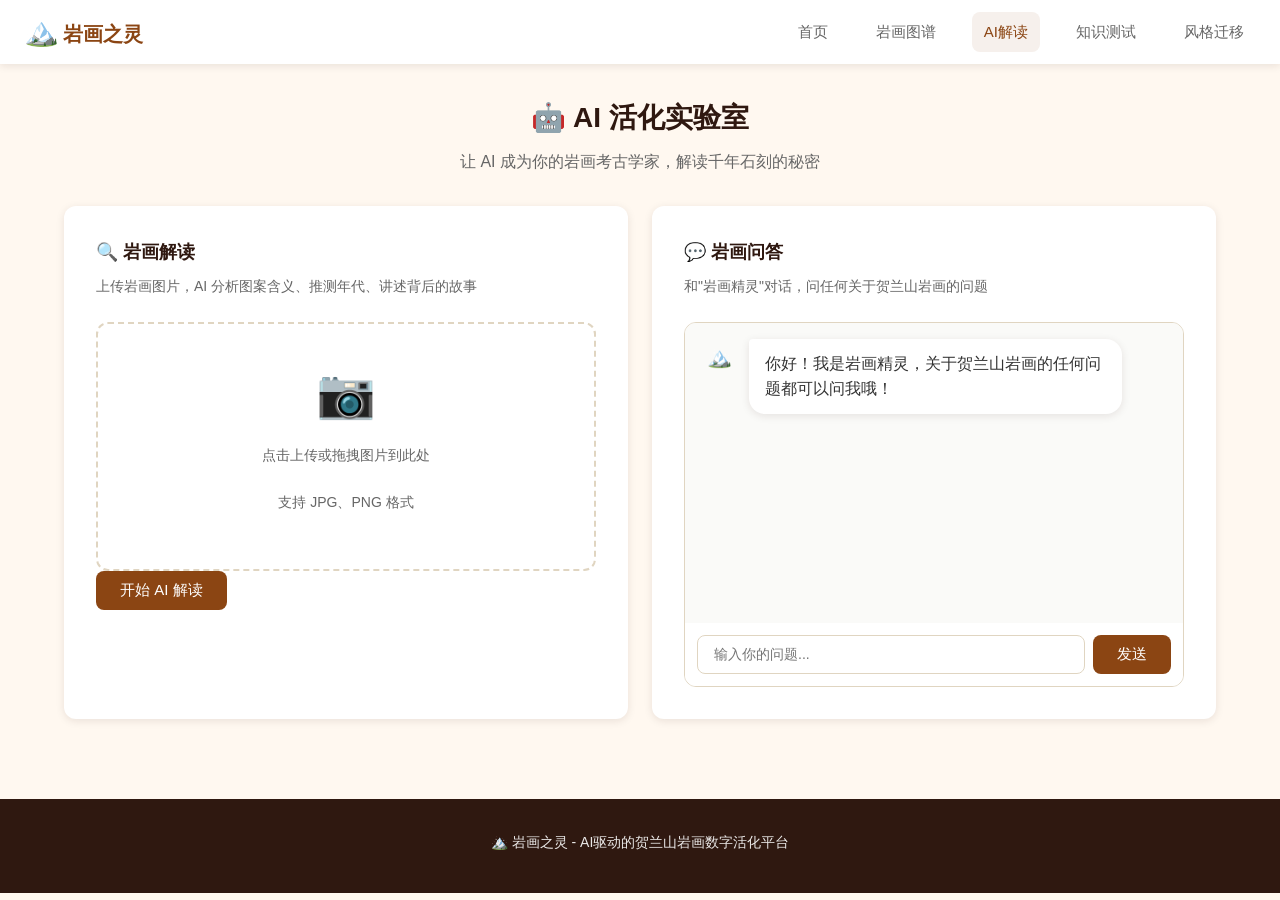
==== templates/ai.html @ 3015b526 "feat: 岩画之灵 - AI驱动的贺兰山岩画数字活化平台 - 首页每日一画功能 - 岩画图谱（搜索+分类+分页） - AI解读（岩画分析+问答） - 知识测试（100道题） - 风格迁移 - 84条" ====
<!DOCTYPE html>
<html lang="zh-CN">
<head>
    <meta charset="UTF-8">
    <meta name="viewport" content="width=device-width, initial-scale=1.0">
    <title>AI 解读 - 岩画之灵</title>
    <link rel="stylesheet" href="/static/css/style.css">
</head>
<body>
    <nav class="navbar">
        <div class="nav-brand">
            <a href="/" style="text-decoration: none; color: inherit;">
                <span class="logo-icon">🏔️</span>
                <span class="logo-text">岩画之灵</span>
            </a>
        </div>
        <div class="nav-links">
            <a href="/">首页</a>
            <a href="/gallery">岩画图谱</a>
            <a href="/ai" class="active">AI解读</a>
            <a href="/quiz">知识测试</a>
            <a href="/style">风格迁移</a>
        </div>
    </nav>

    <section class="ai-section">
        <div class="ai-header">
            <h1>🤖 AI 活化实验室</h1>
            <p>让 AI 成为你的岩画考古学家，解读千年石刻的秘密</p>
        </div>

        <!-- 三个 AI 功能 -->
        <div class="ai-features">
            <!-- 功能1: 岩画解读 -->
            <div class="ai-feature-card" id="interpret-card">
                <h3>🔍 岩画解读</h3>
                <p>上传岩画图片，AI 分析图案含义、推测年代、讲述背后的故事</p>
                
                <div class="upload-area" id="upload-area">
                    <div class="upload-placeholder" id="upload-placeholder">
                        <span class="upload-icon">📷</span>
                        <p>点击上传或拖拽图片到此处</p>
                        <p class="upload-hint">支持 JPG、PNG 格式</p>
                    </div>
                    <img id="preview-image" class="preview-image" style="display:none;">
                    <input type="file" id="file-input" accept="image/*" style="display:none;">
                </div>
                
                <button class="btn btn-primary" id="analyze-btn" disabled>
                    开始 AI 解读
                </button>
                
                <div class="ai-result" id="ai-result" style="display:none;">
                    <h4>📋 解读结果</h4>
                    <div class="result-content" id="result-content"></div>
                </div>
            </div>

            <!-- 功能2: 岩画问答 -->
            <div class="ai-feature-card" id="chat-card">
                <h3>💬 岩画问答</h3>
                <p>和"岩画精灵"对话，问任何关于贺兰山岩画的问题</p>
                
                <div class="chat-container" id="chat-container">
                    <div class="chat-messages" id="chat-messages">
                        <div class="message bot">
                            <div class="message-avatar">🏔️</div>
                            <div class="message-content">
                                你好！我是岩画精灵，关于贺兰山岩画的任何问题都可以问我哦！
                            </div>
                        </div>
                    </div>
                    <div class="chat-input-area">
                        <input type="text" id="chat-input" placeholder="输入你的问题..." class="chat-input">
                        <button class="btn btn-primary" id="send-btn">发送</button>
                    </div>
                </div>
            </div>
        </div>
    </section>

    <footer class="footer">
        <div class="footer-content">
            <p>🏔️ 岩画之灵 - AI驱动的贺兰山岩画数字活化平台</p>
        </div>
    </footer>

    <script src="/static/js/ai-script.js"></script>
</body>
</html>
---- static/css/style.css ----
/* 岩画之灵 - 主样式文件 */

/* 变量定义 */
:root {
    --primary: #8B4513;
    --primary-light: #A0522D;
    --secondary: #DAA520;
    --dark: #2F1810;
    --light: #FFF8F0;
    --accent: #CD853F;
    --text: #333333;
    --text-light: #666666;
    --border: #E0D5C1;
    --shadow: 0 2px 8px rgba(47, 24, 16, 0.1);
    --shadow-lg: 0 4px 16px rgba(47, 24, 16, 0.15);
    --radius: 8px;
    --radius-lg: 12px;
}

/* 基础样式 */
* {
    margin: 0;
    padding: 0;
    box-sizing: border-box;
}

body {
    font-family: -apple-system, BlinkMacSystemFont, "Segoe UI", "PingFang SC", "Hiragino Sans GB", "Microsoft YaHei", sans-serif;
    background: var(--light);
    color: var(--text);
    line-height: 1.6;
}

a {
    text-decoration: none;
    color: inherit;
}

img {
    max-width: 100%;
    height: auto;
}

/* 导航栏 */
.navbar {
    background: white;
    box-shadow: var(--shadow);
    padding: 0 24px;
    height: 64px;
    display: flex;
    align-items: center;
    justify-content: space-between;
    position: sticky;
    top: 0;
    z-index: 100;
}

.nav-brand {
    display: flex;
    align-items: center;
    gap: 8px;
}

.logo-icon {
    font-size: 28px;
}

.logo-text {
    font-size: 20px;
    font-weight: 700;
    color: var(--primary);
}

.nav-links {
    display: flex;
    gap: 24px;
}

.nav-links a {
    color: var(--text-light);
    font-size: 15px;
    padding: 8px 12px;
    border-radius: var(--radius);
    transition: all 0.2s;
}

.nav-links a:hover,
.nav-links a.active {
    color: var(--primary);
    background: rgba(139, 69, 19, 0.08);
}

/* 按钮 */
.btn {
    display: inline-block;
    padding: 10px 24px;
    border-radius: var(--radius);
    font-size: 15px;
    font-weight: 500;
    border: none;
    cursor: pointer;
    transition: all 0.2s;
    text-align: center;
}

.btn-primary {
    background: var(--primary);
    color: white;
}

.btn-primary:hover {
    background: var(--primary-light);
    transform: translateY(-1px);
    box-shadow: var(--shadow);
}

.btn-secondary {
    background: transparent;
    color: var(--primary);
    border: 2px solid var(--primary);
}

.btn-secondary:hover {
    background: rgba(139, 69, 19, 0.05);
}

.btn-submit {
    width: 100%;
    margin-top: 24px;
    padding: 14px;
    font-size: 16px;
}

/* 容器 */
.container {
    max-width: 1200px;
    margin: 0 auto;
    padding: 0 24px;
}

/* 首页 - 每日一画 */
.daily-section {
    padding: 32px 24px;
    max-width: 1200px;
    margin: 0 auto;
}

.section-header {
    display: flex;
    justify-content: space-between;
    align-items: center;
    margin-bottom: 24px;
}

.section-header h2 {
    font-size: 24px;
    color: var(--dark);
}

.date {
    color: var(--text-light);
    font-size: 14px;
}

.daily-card {
    display: grid;
    grid-template-columns: 1fr 1fr;
    background: white;
    border-radius: var(--radius-lg);
    overflow: hidden;
    box-shadow: var(--shadow-lg);
}

.daily-image img {
    width: 100%;
    height: 400px;
    object-fit: cover;
}

.daily-info {
    padding: 32px;
    display: flex;
    flex-direction: column;
    justify-content: center;
}

.daily-info h3 {
    font-size: 24px;
    color: var(--dark);
    margin-bottom: 16px;
}

.daily-meta {
    display: flex;
    flex-wrap: wrap;
    gap: 8px;
    margin-bottom: 16px;
}

.tag {
    display: inline-block;
    padding: 4px 12px;
    border-radius: 20px;
    font-size: 13px;
    background: rgba(139, 69, 19, 0.08);
    color: var(--primary);
}

.daily-desc {
    color: var(--text-light);
    margin-bottom: 24px;
    line-height: 1.8;
}

.daily-actions {
    display: flex;
    gap: 12px;
}

.view-more {
    color: var(--primary);
    font-size: 14px;
}

/* 统计区域 */
.stats-section {
    padding: 24px;
    max-width: 1200px;
    margin: 0 auto;
}

.stats-grid {
    display: grid;
    grid-template-columns: repeat(4, 1fr);
    gap: 16px;
}

.stat-item {
    background: white;
    padding: 24px;
    border-radius: var(--radius-lg);
    text-align: center;
    box-shadow: var(--shadow);
}

.stat-number {
    font-size: 36px;
    font-weight: 700;
    color: var(--primary);
}

.stat-label {
    color: var(--text-light);
    font-size: 14px;
    margin-top: 4px;
}

/* 推荐岩画 */
.recommend-section {
    padding: 32px 24px;
    max-width: 1200px;
    margin: 0 auto;
}

.recommend-grid {
    display: grid;
    grid-template-columns: repeat(6, 1fr);
    gap: 16px;
}

.rockart-card {
    background: white;
    border-radius: var(--radius);
    overflow: hidden;
    box-shadow: var(--shadow);
    cursor: pointer;
    transition: all 0.2s;
}

.rockart-card:hover {
    transform: translateY(-4px);
    box-shadow: var(--shadow-lg);
}

.card-image {
    width: 100%;
    height: 160px;
    overflow: hidden;
}

.card-image img {
    width: 100%;
    height: 100%;
    object-fit: cover;
    transition: transform 0.3s;
}

.rockart-card:hover .card-image img {
    transform: scale(1.05);
}

.card-info {
    padding: 12px;
}

.card-info h4 {
    font-size: 14px;
    color: var(--dark);
    margin-bottom: 4px;
    white-space: nowrap;
    overflow: hidden;
    text-overflow: ellipsis;
}

.card-type {
    font-size: 12px;
    color: var(--accent);
    margin-bottom: 4px;
}

.card-location {
    font-size: 12px;
    color: var(--text-light);
}

.card-era {
    font-size: 12px;
    color: var(--text-light);
    margin-top: 4px;
}

/* AI 功能入口 */
.ai-feature-section {
    padding: 32px 24px;
    max-width: 1200px;
    margin: 0 auto;
    text-align: center;
}

.ai-feature-section .section-header {
    justify-content: center;
    flex-direction: column;
    gap: 8px;
}

.ai-feature-section .section-header p {
    color: var(--text-light);
    font-size: 15px;
}

.feature-grid {
    display: grid;
    grid-template-columns: repeat(3, 1fr);
    gap: 24px;
    margin-top: 24px;
}

.feature-card {
    background: white;
    padding: 32px;
    border-radius: var(--radius-lg);
    box-shadow: var(--shadow);
    cursor: pointer;
    transition: all 0.2s;
}

.feature-card:hover {
    transform: translateY(-4px);
    box-shadow: var(--shadow-lg);
}

.feature-icon {
    font-size: 48px;
    margin-bottom: 16px;
}

.feature-card h3 {
    font-size: 18px;
    color: var(--dark);
    margin-bottom: 8px;
}

.feature-card p {
    color: var(--text-light);
    font-size: 14px;
}

/* 搜索筛选 */
.search-section {
    padding: 24px;
    background: white;
    border-bottom: 1px solid var(--border);
}

.search-container {
    max-width: 1200px;
    margin: 0 auto 16px;
}

.search-form {
    display: flex;
    gap: 12px;
}

.search-input {
    flex: 1;
    padding: 12px 16px;
    border: 2px solid var(--border);
    border-radius: var(--radius);
    font-size: 15px;
    outline: none;
    transition: border-color 0.2s;
}

.search-input:focus {
    border-color: var(--primary);
}

.search-btn {
    padding: 12px 24px;
    background: var(--primary);
    color: white;
    border: none;
    border-radius: var(--radius);
    cursor: pointer;
    font-size: 15px;
}

.filter-container {
    max-width: 1200px;
    margin: 0 auto;
}

.filter-form {
    display: flex;
    gap: 12px;
    align-items: center;
    flex-wrap: wrap;
}

.filter-select,
.filter-input {
    padding: 8px 12px;
    border: 1px solid var(--border);
    border-radius: var(--radius);
    font-size: 14px;
    outline: none;
}

.filter-select:focus,
.filter-input:focus {
    border-color: var(--primary);
}

.filter-btn {
    padding: 8px 16px;
    background: var(--accent);
    color: white;
    border: none;
    border-radius: var(--radius);
    cursor: pointer;
    font-size: 14px;
}

.results-info {
    max-width: 1200px;
    margin: 16px auto;
    padding: 0 24px;
    color: var(--text-light);
}

/* 图谱页面 */
.gallery-section {
    padding: 24px;
    max-width: 1200px;
    margin: 0 auto;
}

.gallery-grid {
    display: grid;
    grid-template-columns: repeat(4, 1fr);
    gap: 16px;
}

.empty-state {
    grid-column: 1 / -1;
    text-align: center;
    padding: 64px;
    color: var(--text-light);
}

.pagination {
    display: flex;
    justify-content: center;
    align-items: center;
    gap: 24px;
    padding: 32px;
}

.pagination a {
    color: var(--primary);
    padding: 8px 16px;
    border-radius: var(--radius);
    background: rgba(139, 69, 19, 0.08);
}

.pagination a:hover {
    background: rgba(139, 69, 19, 0.15);
}

/* 详情页 */
.detail-section {
    padding: 24px;
    max-width: 1000px;
    margin: 0 auto;
}

.back-link {
    display: inline-block;
    color: var(--primary);
    margin-bottom: 24px;
}

.detail-container {
    display: grid;
    grid-template-columns: 1fr 1fr;
    gap: 32px;
    background: white;
    border-radius: var(--radius-lg);
    overflow: hidden;
    box-shadow: var(--shadow-lg);
}

.detail-image img {
    width: 100%;
    height: 500px;
    object-fit: cover;
}

.detail-info {
    padding: 32px;
}

.detail-info h1 {
    font-size: 28px;
    color: var(--dark);
    margin-bottom: 16px;
}

.detail-meta {
    display: flex;
    flex-wrap: wrap;
    gap: 8px;
    margin-bottom: 24px;
}

.detail-block {
    margin-bottom: 24px;
}

.detail-block h3 {
    font-size: 16px;
    color: var(--dark);
    margin-bottom: 8px;
}

.detail-block p {
    color: var(--text-light);
    line-height: 1.8;
}

.detail-actions {
    display: flex;
    gap: 12px;
    margin-top: 24px;
}

.related-section {
    max-width: 1000px;
    margin: 32px auto;
    padding: 0 24px;
}

.related-section h2 {
    font-size: 20px;
    margin-bottom: 16px;
}

.related-grid {
    display: grid;
    grid-template-columns: repeat(4, 1fr);
    gap: 16px;
}

/* AI 页面 */
.ai-section {
    padding: 32px 24px;
    max-width: 1200px;
    margin: 0 auto;
}

.ai-header {
    text-align: center;
    margin-bottom: 32px;
}

.ai-header h1 {
    font-size: 28px;
    color: var(--dark);
    margin-bottom: 8px;
}

.ai-header p {
    color: var(--text-light);
}

.ai-features {
    display: grid;
    grid-template-columns: 1fr 1fr;
    gap: 24px;
}

.ai-feature-card {
    background: white;
    padding: 32px;
    border-radius: var(--radius-lg);
    box-shadow: var(--shadow);
}

.ai-feature-card h3 {
    font-size: 18px;
    color: var(--dark);
    margin-bottom: 8px;
}

.ai-feature-card p {
    color: var(--text-light);
    font-size: 14px;
    margin-bottom: 24px;
}

/* 上传区域 */
.upload-area {
    border: 2px dashed var(--border);
    border-radius: var(--radius-lg);
    padding: 32px;
    text-align: center;
    cursor: pointer;
    transition: all 0.2s;
    position: relative;
    overflow: hidden;
}

.upload-area:hover {
    border-color: var(--primary);
    background: rgba(139, 69, 19, 0.02);
}

.upload-placeholder {
    color: var(--text-light);
}

.upload-icon {
    font-size: 48px;
    display: block;
    margin-bottom: 12px;
}

.upload-hint {
    font-size: 13px;
    margin-top: 4px;
}

.preview-image {
    width: 100%;
    max-height: 300px;
    object-fit: contain;
    border-radius: var(--radius);
}

.ai-result {
    margin-top: 24px;
    padding: 24px;
    background: rgba(139, 69, 19, 0.03);
    border-radius: var(--radius);
}

.ai-result h4 {
    font-size: 16px;
    color: var(--dark);
    margin-bottom: 12px;
}

.result-content {
    color: var(--text-light);
    line-height: 1.8;
}

/* 聊天区域 */
.chat-container {
    border: 1px solid var(--border);
    border-radius: var(--radius-lg);
    overflow: hidden;
}

.chat-messages {
    height: 300px;
    overflow-y: auto;
    padding: 16px;
    background: #fafaf8;
}

.message {
    display: flex;
    gap: 12px;
    margin-bottom: 16px;
}

.message-avatar {
    width: 36px;
    height: 36px;
    border-radius: 50%;
    display: flex;
    align-items: center;
    justify-content: center;
    font-size: 20px;
    flex-shrink: 0;
}

.message-content {
    background: white;
    padding: 12px 16px;
    border-radius: 16px;
    border-top-left-radius: 4px;
    max-width: 80%;
    box-shadow: var(--shadow);
}

.message.user {
    flex-direction: row-reverse;
}

.message.user .message-content {
    background: var(--primary);
    color: white;
    border-top-left-radius: 16px;
    border-top-right-radius: 4px;
}

.chat-input-area {
    display: flex;
    gap: 8px;
    padding: 12px;
    background: white;
}

.chat-input {
    flex: 1;
    padding: 10px 16px;
    border: 1px solid var(--border);
    border-radius: var(--radius);
    font-size: 14px;
    outline: none;
}

.chat-input:focus {
    border-color: var(--primary);
}

/* 测试页面 */
.quiz-section {
    padding: 32px 24px;
    max-width: 800px;
    margin: 0 auto;
}

.quiz-header {
    text-align: center;
    margin-bottom: 32px;
}

.quiz-header h1 {
    font-size: 28px;
    color: var(--dark);
    margin-bottom: 8px;
}

.quiz-question {
    background: white;
    padding: 24px;
    border-radius: var(--radius-lg);
    margin-bottom: 16px;
    box-shadow: var(--shadow);
}

.question-number {
    color: var(--primary);
    font-size: 14px;
    margin-bottom: 8px;
}

.quiz-question h3 {
    font-size: 16px;
    color: var(--dark);
    margin-bottom: 16px;
}

.options {
    display: flex;
    flex-direction: column;
    gap: 8px;
}

.option-label {
    display: flex;
    align-items: center;
    gap: 12px;
    padding: 12px;
    border: 1px solid var(--border);
    border-radius: var(--radius);
    cursor: pointer;
    transition: all 0.2s;
}

.option-label:hover {
    border-color: var(--primary);
    background: rgba(139, 69, 19, 0.02);
}

.option-radio {
    accent-color: var(--primary);
}

.option-text {
    font-size: 14px;
}

/* 测试结果 */
.quiz-result {
    background: white;
    padding: 32px;
    border-radius: var(--radius-lg);
    box-shadow: var(--shadow-lg);
    text-align: center;
}

.score-display {
    margin-bottom: 24px;
}

.score-circle {
    width: 120px;
    height: 120px;
    border-radius: 50%;
    background: var(--primary);
    color: white;
    display: flex;
    align-items: center;
    justify-content: center;
    margin: 0 auto 16px;
    font-size: 36px;
    font-weight: 700;
}

.score-total {
    font-size: 16px;
    margin-left: 4px;
}

.score-percentage {
    font-size: 24px;
    font-weight: 700;
    color: var(--primary);
    margin-bottom: 8px;
}

.score-comment {
    color: var(--text-light);
    font-size: 14px;
}

.result-details {
    text-align: left;
    margin-top: 24px;
    padding-top: 24px;
    border-top: 1px solid var(--border);
}

.result-item {
    padding: 12px;
    border-radius: var(--radius);
    margin-bottom: 8px;
}

.result-item.correct {
    background: rgba(34, 139, 34, 0.08);
}

.result-item.incorrect {
    background: rgba(220, 20, 60, 0.08);
}

/* 风格迁移 */
.style-section {
    padding: 32px 24px;
    max-width: 1000px;
    margin: 0 auto;
}

.style-header {
    text-align: center;
    margin-bottom: 32px;
}

.style-header h1 {
    font-size: 28px;
    color: var(--dark);
    margin-bottom: 8px;
}

.style-container {
    background: white;
    padding: 32px;
    border-radius: var(--radius-lg);
    box-shadow: var(--shadow-lg);
}

.style-upload {
    text-align: center;
    margin-bottom: 24px;
}

.style-result {
    margin-top: 32px;
    padding-top: 24px;
    border-top: 1px solid var(--border);
}

.style-result h3 {
    font-size: 18px;
    color: var(--dark);
    margin-bottom: 24px;
}

.result-images {
    display: flex;
    align-items: center;
    justify-content: center;
    gap: 24px;
    margin-bottom: 24px;
}

.original-image,
.styled-image {
    text-align: center;
}

.original-image h4,
.styled-image h4 {
    font-size: 14px;
    color: var(--text-light);
    margin-bottom: 8px;
}

.result-img {
    width: 280px;
    height: 200px;
    object-fit: cover;
    border-radius: var(--radius);
    box-shadow: var(--shadow);
}

.arrow {
    font-size: 32px;
    color: var(--accent);
}

.result-actions {
    display: flex;
    gap: 12px;
    justify-content: center;
}

/* 示例图片 */
.examples-section {
    margin-top: 32px;
    text-align: center;
}

.examples-section h3 {
    font-size: 16px;
    color: var(--dark);
    margin-bottom: 16px;
}

.examples-grid {
    display: flex;
    justify-content: center;
    gap: 16px;
}

.example-card {
    width: 160px;
}

.example-card img {
    width: 100%;
    height: 120px;
    object-fit: cover;
    border-radius: var(--radius);
}

.example-card p {
    font-size: 13px;
    color: var(--text-light);
    margin-top: 8px;
}

/* 页脚 */
.footer {
    background: var(--dark);
    color: white;
    padding: 32px 24px;
    margin-top: 48px;
}

.footer-content {
    max-width: 1200px;
    margin: 0 auto;
    text-align: center;
}

.footer-content p {
    margin-bottom: 8px;
    font-size: 14px;
    opacity: 0.9;
}

/* 响应式 */
@media (max-width: 768px) {
    .nav-links {
        display: none;
    }
    
    .daily-card {
        grid-template-columns: 1fr;
    }
    
    .daily-image img {
        height: 250px;
    }
    
    .stats-grid {
        grid-template-columns: repeat(2, 1fr);
    }
    
    .recommend-grid {
        grid-template-columns: repeat(3, 1fr);
    }
    
    .feature-grid {
        grid-template-columns: 1fr;
    }
    
    .gallery-grid {
        grid-template-columns: repeat(2, 1fr);
    }
    
    .detail-container {
        grid-template-columns: 1fr;
    }
    
    .detail-image img {
        height: 300px;
    }
    
    .ai-features {
        grid-template-columns: 1fr;
    }
    
    .result-images {
        flex-direction: column;
    }
    
    .result-img {
        width: 100%;
        height: 200px;
    }
    
    .arrow {
        transform: rotate(90deg);
    }
}

@media (max-width: 480px) {
    .stats-grid {
        grid-template-columns: 1fr;
    }
    
    .recommend-grid {
        grid-template-columns: repeat(2, 1fr);
    }
    
    .gallery-grid {
        grid-template-columns: 1fr;
    }
    
    .related-grid {
        grid-template-columns: 1fr;
    }
}
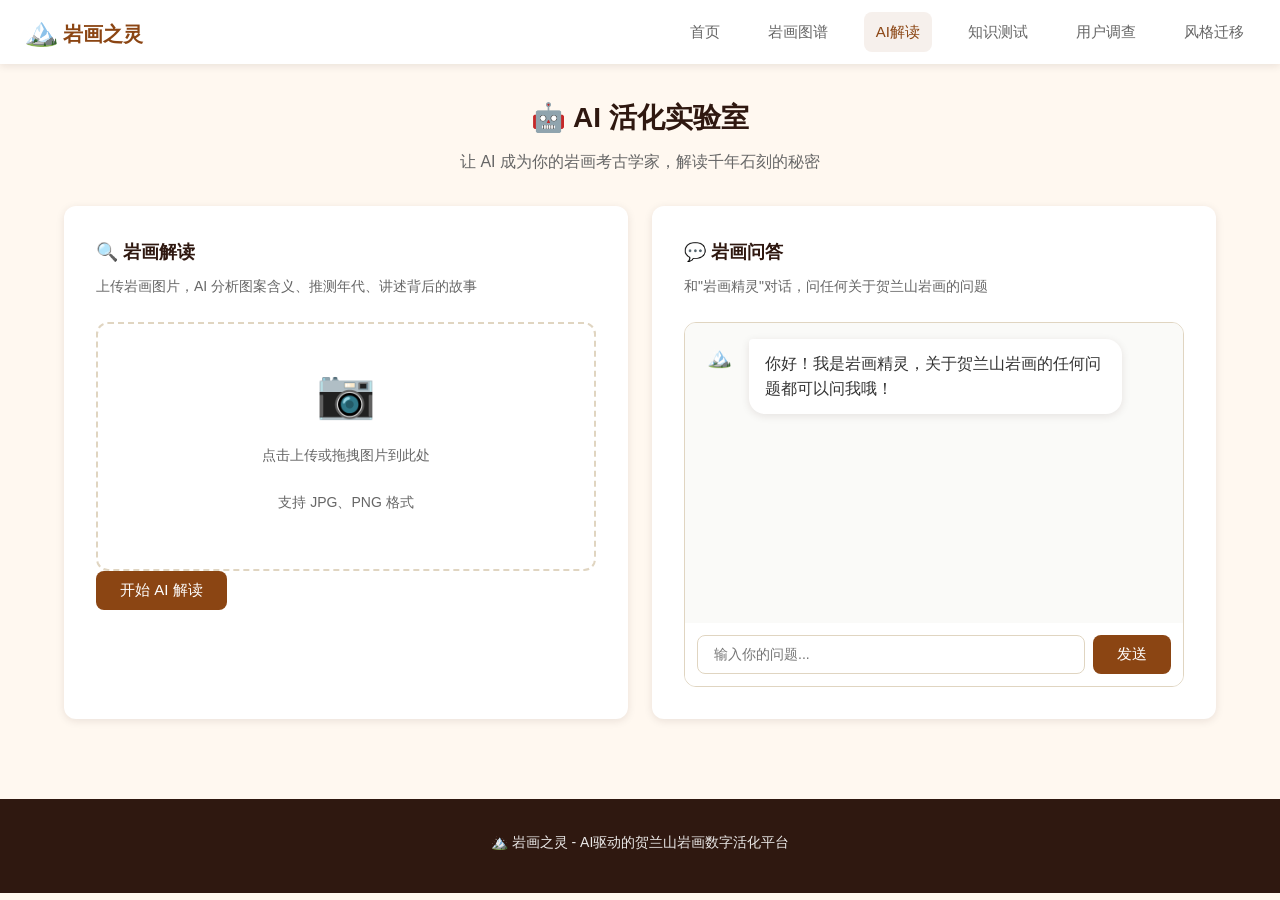
==== commit a3dccf36: "feat: 添加用户调查功能 - 用户画像调查（年龄、职业、知识水平等） - 根据画像生成个性化推荐 - 调查结果保存到 JSON 文件 - 导航栏添加调查入口" ====
--- a/templates/ai.html
+++ b/templates/ai.html
@@ -19,6 +19,7 @@
             <a href="/gallery">岩画图谱</a>
             <a href="/ai" class="active">AI解读</a>
             <a href="/quiz">知识测试</a>
+            <a href="/survey">用户调查</a>
             <a href="/style">风格迁移</a>
         </div>
     </nav>
